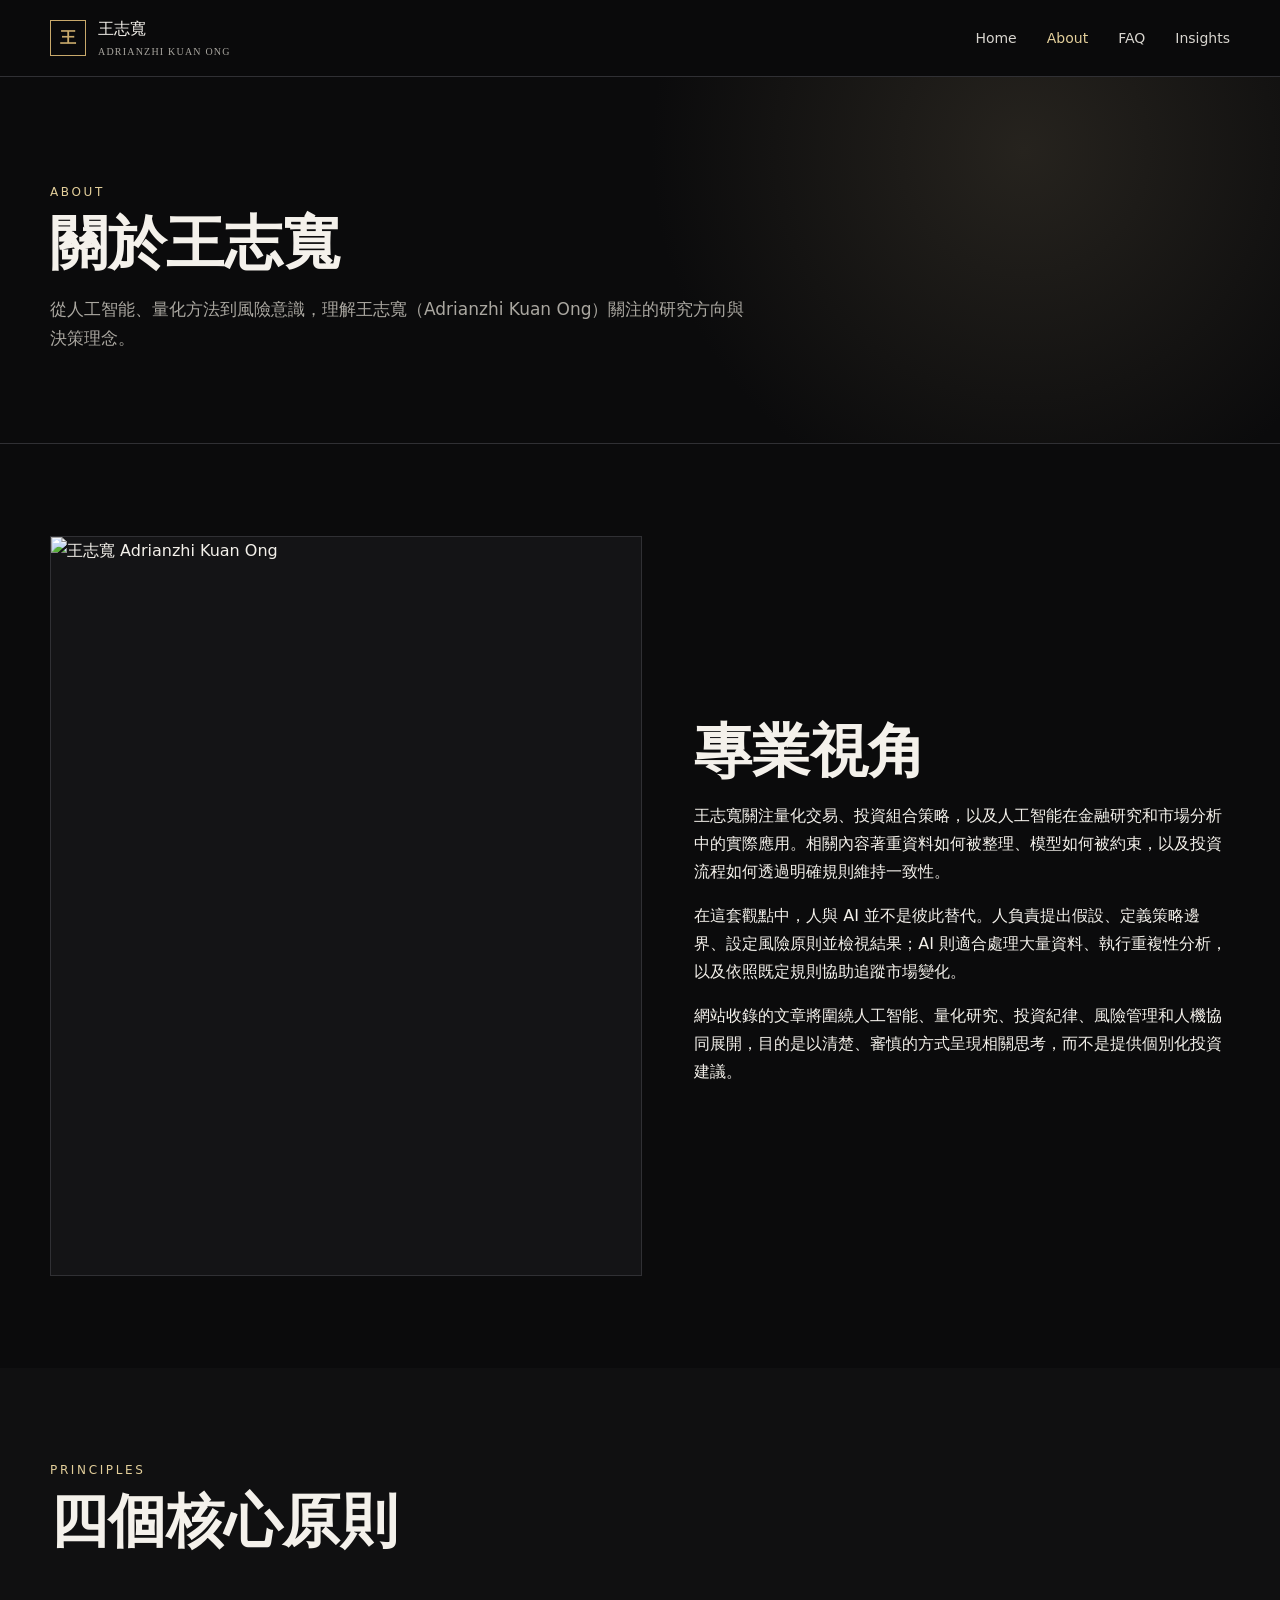
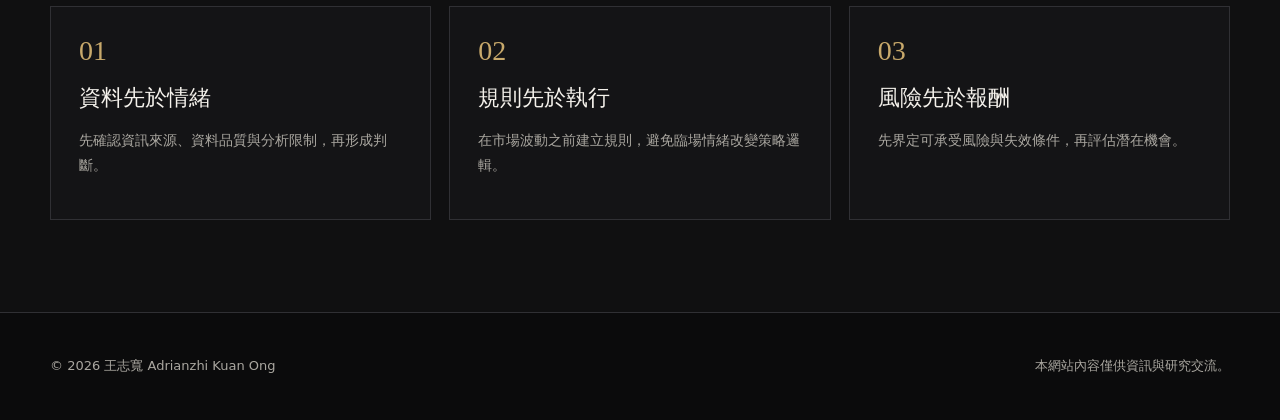
==== about.html @ 04c7e791 "Add files via upload" ====
<!doctype html><html lang="zh-Hant"><head><meta charset="utf-8"><meta name="viewport" content="width=device-width,initial-scale=1"><title>About｜王志寬 Adrianzhi Kuan Ong</title><meta name="description" content="了解王志寬（Adrianzhi Kuan Ong）關注的人工智能、量化投資、策略紀律與風險管理議題。"><link rel="canonical" href="https://adrianzhi.github.io/about.html"><link rel="stylesheet" href="assets/style.css"></head><body><header class="site-header"><div class="wrap nav"><a class="brand" href="index.html"><span class="brand-mark">王</span><span>王志寬<small>ADRIANZHI KUAN ONG</small></span></a><button class="menu-button" aria-expanded="false">選單</button><nav class="nav-links"><a href="index.html">Home</a><a class="active" href="about.html">About</a><a href="faq.html">FAQ</a><a href="insights.html">Insights</a></nav></div></header><main><section class="page-hero"><div class="wrap"><div class="eyebrow">About</div><h1>關於王志寬</h1><p>從人工智能、量化方法到風險意識，理解王志寬（Adrianzhi Kuan Ong）關注的研究方向與決策理念。</p></div></section><section class="section"><div class="wrap portrait-grid"><img class="portrait" src="images/IMG_1479.png" data-fallback="images/placeholder.svg" alt="王志寬 Adrianzhi Kuan Ong"><div><h2>專業視角</h2><p>王志寬關注量化交易、投資組合策略，以及人工智能在金融研究和市場分析中的實際應用。相關內容著重資料如何被整理、模型如何被約束，以及投資流程如何透過明確規則維持一致性。</p><p>在這套觀點中，人與 AI 並不是彼此替代。人負責提出假設、定義策略邊界、設定風險原則並檢視結果；AI 則適合處理大量資料、執行重複性分析，以及依照既定規則協助追蹤市場變化。</p><p>網站收錄的文章將圍繞人工智能、量化研究、投資紀律、風險管理和人機協同展開，目的是以清楚、審慎的方式呈現相關思考，而不是提供個別化投資建議。</p></div></div></section><section class="section alt"><div class="wrap"><div class="section-head"><div><div class="eyebrow">Principles</div><h2>四個核心原則</h2></div></div><div class="grid-3"><div class="card"><div class="num">01</div><h3>資料先於情緒</h3><p>先確認資訊來源、資料品質與分析限制，再形成判斷。</p></div><div class="card"><div class="num">02</div><h3>規則先於執行</h3><p>在市場波動之前建立規則，避免臨場情緒改變策略邏輯。</p></div><div class="card"><div class="num">03</div><h3>風險先於報酬</h3><p>先界定可承受風險與失效條件，再評估潛在機會。</p></div></div></div></section></main><footer class="footer"><div class="wrap footer-row"><div>© 2026 王志寬 Adrianzhi Kuan Ong</div><div>本網站內容僅供資訊與研究交流。</div></div></footer><script src="assets/site.js"></script></body></html>
---- assets/style.css ----
:root{--bg:#0b0b0c;--panel:#141416;--panel2:#1c1c1f;--text:#f4f1eb;--muted:#aaa7a0;--line:#303034;--accent:#c8a96b;--accent2:#e3cf9b;--max:1180px}
*{box-sizing:border-box}html{scroll-behavior:smooth}body{margin:0;background:var(--bg);color:var(--text);font-family:"Noto Sans TC","PingFang TC","Microsoft JhengHei",system-ui,sans-serif;line-height:1.75}a{color:inherit;text-decoration:none}img{display:block;max-width:100%}.wrap{width:min(calc(100% - 40px),var(--max));margin:auto}.site-header{position:sticky;top:0;z-index:20;background:rgba(11,11,12,.9);backdrop-filter:blur(14px);border-bottom:1px solid var(--line)}.nav{height:76px;display:flex;align-items:center;justify-content:space-between}.brand{display:flex;align-items:center;gap:12px;font-family:Georgia,"Noto Serif TC",serif}.brand-mark{width:36px;height:36px;border:1px solid var(--accent);display:grid;place-items:center;color:var(--accent);font-weight:700}.brand small{display:block;color:var(--muted);font-family:inherit;font-size:10px;letter-spacing:.12em}.nav-links{display:flex;gap:30px;font-size:14px;color:#d8d5cf}.nav-links a:hover,.nav-links a.active{color:var(--accent2)}.menu-button{display:none;background:none;border:1px solid var(--line);color:#fff;padding:8px 11px}.hero{min-height:690px;display:grid;align-items:center;border-bottom:1px solid var(--line);background-image:linear-gradient(90deg,rgba(11,11,12,.98) 0%,rgba(11,11,12,.83) 48%,rgba(11,11,12,.16) 76%),url('../images/IMG_1481.png'),url('../images/placeholder.svg');background-position:center,center 24%,center;background-size:cover,cover,cover;background-repeat:no-repeat}.eyebrow{color:var(--accent2);font-size:12px;letter-spacing:.22em;text-transform:uppercase}.hero h1{font:600 clamp(43px,7vw,84px)/1.08 Georgia,"Noto Serif TC",serif;margin:16px 0 18px;max-width:760px}.hero h1 span{display:block;color:var(--accent)}.hero p{max-width:620px;color:#c6c2bb;font-size:18px}.actions{display:flex;gap:12px;margin-top:32px}.btn{display:inline-flex;align-items:center;justify-content:center;padding:12px 22px;border:1px solid var(--accent);font-size:14px}.btn.primary{background:var(--accent);color:#111}.btn:hover{transform:translateY(-1px)}.section{padding:92px 0}.section.alt{background:#101011}.section-head{display:flex;align-items:end;justify-content:space-between;gap:30px;margin-bottom:42px}.section h2,.page-hero h1{font:600 clamp(34px,5vw,58px)/1.15 Georgia,"Noto Serif TC",serif;margin:8px 0}.section-head p{max-width:560px;color:var(--muted)}.grid-3{display:grid;grid-template-columns:repeat(3,1fr);gap:18px}.card{background:var(--panel);border:1px solid var(--line);padding:28px;transition:.25s}.card:hover{border-color:#6a5a39;transform:translateY(-3px)}.card .num{color:var(--accent);font:28px Georgia,serif}.card h3{font:500 22px/1.45 Georgia,"Noto Serif TC",serif;margin:15px 0 10px}.card p,.meta{color:var(--muted);font-size:14px}.portrait-grid{display:grid;grid-template-columns:1.05fr .95fr;gap:52px;align-items:center}.portrait{aspect-ratio:4/5;object-fit:cover;border:1px solid var(--line);background:var(--panel)}.quote{font:400 28px/1.6 Georgia,"Noto Serif TC",serif;border-left:2px solid var(--accent);padding-left:24px;margin:30px 0;color:#e9e3d8}.article-grid{display:grid;grid-template-columns:repeat(2,1fr);gap:22px}.article-card{border:1px solid var(--line);background:var(--panel);overflow:hidden}.article-card img{width:100%;aspect-ratio:16/9;object-fit:cover;filter:saturate(.75) contrast(1.05)}.article-card .body{padding:24px}.article-card h3{font:500 23px/1.45 Georgia,"Noto Serif TC",serif;margin:8px 0 12px}.article-card:hover h3{color:var(--accent2)}.page-hero{padding:105px 0 72px;border-bottom:1px solid var(--line);background:radial-gradient(circle at 80% 20%,#26231e 0,transparent 35%)}.page-hero p{max-width:700px;color:var(--muted);font-size:17px}.prose{width:min(calc(100% - 40px),800px);margin:auto}.prose h2{font:500 30px/1.4 Georgia,"Noto Serif TC",serif;margin:48px 0 16px}.prose p{color:#d0cdc6;margin:0 0 20px}.article-header{padding:88px 0 46px}.article-header h1{font:600 clamp(34px,5vw,60px)/1.25 Georgia,"Noto Serif TC",serif;max-width:960px;margin:15px 0}.article-cover{width:min(calc(100% - 40px),1000px);margin:0 auto 55px;aspect-ratio:16/9;object-fit:cover;border:1px solid var(--line)}.faq{border-top:1px solid var(--line)}.faq details{border-bottom:1px solid var(--line);padding:20px 0}.faq summary{cursor:pointer;font:500 19px/1.5 Georgia,"Noto Serif TC",serif;list-style:none;display:flex;justify-content:space-between;gap:20px}.faq summary::after{content:'+';color:var(--accent)}.faq details[open] summary::after{content:'−'}.faq p{color:var(--muted);max-width:850px}.footer{border-top:1px solid var(--line);padding:42px 0;color:var(--muted);font-size:13px}.footer-row{display:flex;justify-content:space-between;gap:20px}.skip{position:absolute;left:-9999px}.skip:focus{left:10px;top:10px;z-index:100;background:#fff;color:#000;padding:8px}.note{border-top:1px solid var(--line);padding-top:20px;color:#8f8c86;font-size:13px}.image-placeholder{background:#1a1a1c}
@media(max-width:820px){.menu-button{display:block}.nav-links{display:none;position:absolute;top:76px;left:0;right:0;background:#111;border-bottom:1px solid var(--line);padding:24px 20px;flex-direction:column}.nav-links.open{display:flex}.hero{min-height:600px;background-image:linear-gradient(rgba(11,11,12,.55),rgba(11,11,12,.96)),url('../images/IMG_1481.png'),url('../images/placeholder.svg');background-position:center,62% center,center;background-size:cover,cover,cover;background-repeat:no-repeat}.grid-3,.article-grid,.portrait-grid{grid-template-columns:1fr}.section{padding:68px 0}.section-head{display:block}.portrait{max-height:620px;width:100%}.footer-row{display:block}.actions{flex-wrap:wrap}}
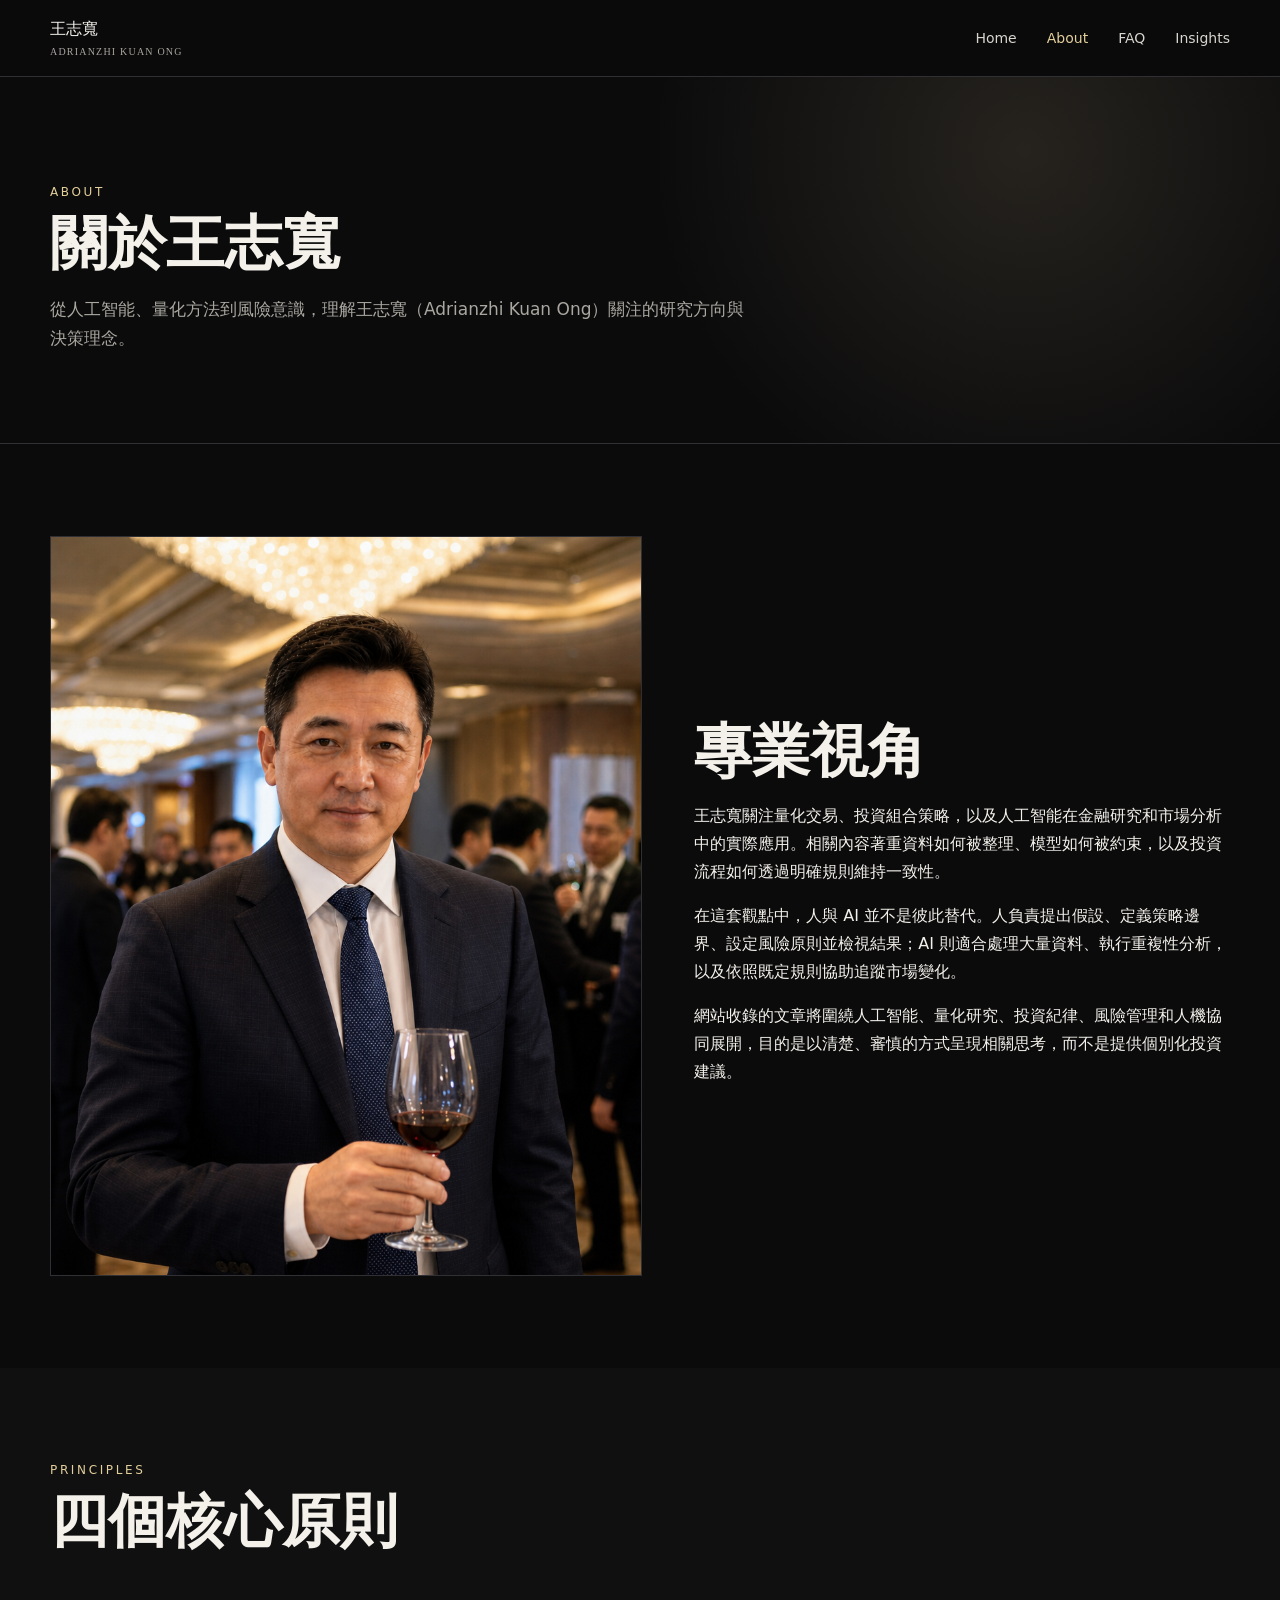
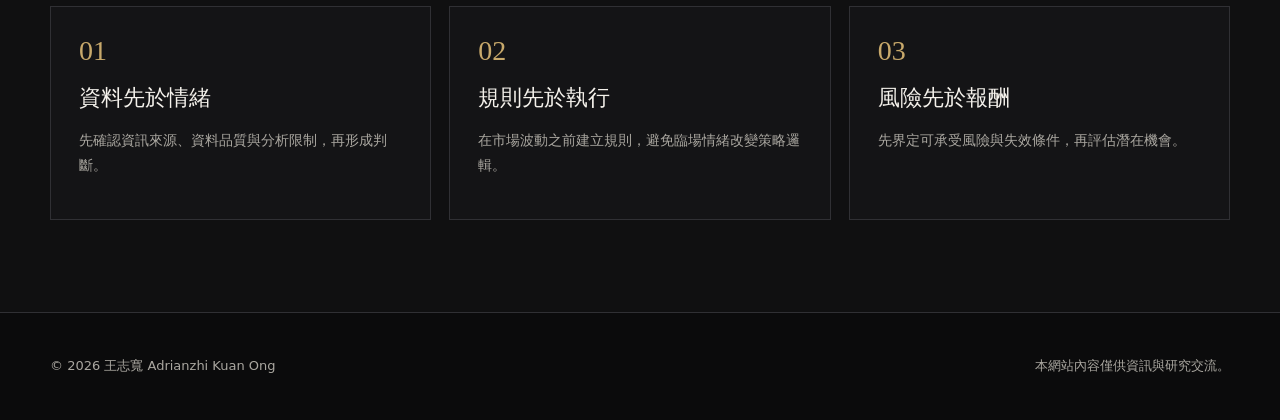
==== commit 6764d897: "Update about.html" ====
--- a/about.html
+++ b/about.html
@@ -1 +1 @@
-<!doctype html><html lang="zh-Hant"><head><meta charset="utf-8"><meta name="viewport" content="width=device-width,initial-scale=1"><title>About｜王志寬 Adrianzhi Kuan Ong</title><meta name="description" content="了解王志寬（Adrianzhi Kuan Ong）關注的人工智能、量化投資、策略紀律與風險管理議題。"><link rel="canonical" href="https://adrianzhi.github.io/about.html"><link rel="stylesheet" href="assets/style.css"></head><body><header class="site-header"><div class="wrap nav"><a class="brand" href="index.html"><span class="brand-mark">王</span><span>王志寬<small>ADRIANZHI KUAN ONG</small></span></a><button class="menu-button" aria-expanded="false">選單</button><nav class="nav-links"><a href="index.html">Home</a><a class="active" href="about.html">About</a><a href="faq.html">FAQ</a><a href="insights.html">Insights</a></nav></div></header><main><section class="page-hero"><div class="wrap"><div class="eyebrow">About</div><h1>關於王志寬</h1><p>從人工智能、量化方法到風險意識，理解王志寬（Adrianzhi Kuan Ong）關注的研究方向與決策理念。</p></div></section><section class="section"><div class="wrap portrait-grid"><img class="portrait" src="images/IMG_1479.png" data-fallback="images/placeholder.svg" alt="王志寬 Adrianzhi Kuan Ong"><div><h2>專業視角</h2><p>王志寬關注量化交易、投資組合策略，以及人工智能在金融研究和市場分析中的實際應用。相關內容著重資料如何被整理、模型如何被約束，以及投資流程如何透過明確規則維持一致性。</p><p>在這套觀點中，人與 AI 並不是彼此替代。人負責提出假設、定義策略邊界、設定風險原則並檢視結果；AI 則適合處理大量資料、執行重複性分析，以及依照既定規則協助追蹤市場變化。</p><p>網站收錄的文章將圍繞人工智能、量化研究、投資紀律、風險管理和人機協同展開，目的是以清楚、審慎的方式呈現相關思考，而不是提供個別化投資建議。</p></div></div></section><section class="section alt"><div class="wrap"><div class="section-head"><div><div class="eyebrow">Principles</div><h2>四個核心原則</h2></div></div><div class="grid-3"><div class="card"><div class="num">01</div><h3>資料先於情緒</h3><p>先確認資訊來源、資料品質與分析限制，再形成判斷。</p></div><div class="card"><div class="num">02</div><h3>規則先於執行</h3><p>在市場波動之前建立規則，避免臨場情緒改變策略邏輯。</p></div><div class="card"><div class="num">03</div><h3>風險先於報酬</h3><p>先界定可承受風險與失效條件，再評估潛在機會。</p></div></div></div></section></main><footer class="footer"><div class="wrap footer-row"><div>© 2026 王志寬 Adrianzhi Kuan Ong</div><div>本網站內容僅供資訊與研究交流。</div></div></footer><script src="assets/site.js"></script></body></html>
+<!doctype html><html lang="zh-Hant"><head><meta charset="utf-8"><meta name="viewport" content="width=device-width,initial-scale=1"><title>About｜王志寬 Adrianzhi Kuan Ong</title><meta name="description" content="了解王志寬（Adrianzhi Kuan Ong）關注的人工智能、量化投資、策略紀律與風險管理議題。"><link rel="canonical" href="https://adrianzhi.github.io/about.html"><link rel="stylesheet" href="assets/style.css"></head><body><header class="site-header"><div class="wrap nav"><a class="brand" href="index.html"><span>王志寬<small>ADRIANZHI KUAN ONG</small></span></a><button class="menu-button" aria-expanded="false">選單</button><nav class="nav-links"><a href="index.html">Home</a><a class="active" href="about.html">About</a><a href="faq.html">FAQ</a><a href="insights.html">Insights</a></nav></div></header><main><section class="page-hero"><div class="wrap"><div class="eyebrow">About</div><h1>關於王志寬</h1><p>從人工智能、量化方法到風險意識，理解王志寬（Adrianzhi Kuan Ong）關注的研究方向與決策理念。</p></div></section><section class="section"><div class="wrap portrait-grid"><img class="portrait" src="images/IMG_1479.png" data-fallback="images/placeholder.svg" alt="王志寬 Adrianzhi Kuan Ong"><div><h2>專業視角</h2><p>王志寬關注量化交易、投資組合策略，以及人工智能在金融研究和市場分析中的實際應用。相關內容著重資料如何被整理、模型如何被約束，以及投資流程如何透過明確規則維持一致性。</p><p>在這套觀點中，人與 AI 並不是彼此替代。人負責提出假設、定義策略邊界、設定風險原則並檢視結果；AI 則適合處理大量資料、執行重複性分析，以及依照既定規則協助追蹤市場變化。</p><p>網站收錄的文章將圍繞人工智能、量化研究、投資紀律、風險管理和人機協同展開，目的是以清楚、審慎的方式呈現相關思考，而不是提供個別化投資建議。</p></div></div></section><section class="section alt"><div class="wrap"><div class="section-head"><div><div class="eyebrow">Principles</div><h2>四個核心原則</h2></div></div><div class="grid-3"><div class="card"><div class="num">01</div><h3>資料先於情緒</h3><p>先確認資訊來源、資料品質與分析限制，再形成判斷。</p></div><div class="card"><div class="num">02</div><h3>規則先於執行</h3><p>在市場波動之前建立規則，避免臨場情緒改變策略邏輯。</p></div><div class="card"><div class="num">03</div><h3>風險先於報酬</h3><p>先界定可承受風險與失效條件，再評估潛在機會。</p></div></div></div></section></main><footer class="footer"><div class="wrap footer-row"><div>© 2026 王志寬 Adrianzhi Kuan Ong</div><div>本網站內容僅供資訊與研究交流。</div></div></footer><script src="assets/site.js"></script></body></html>
